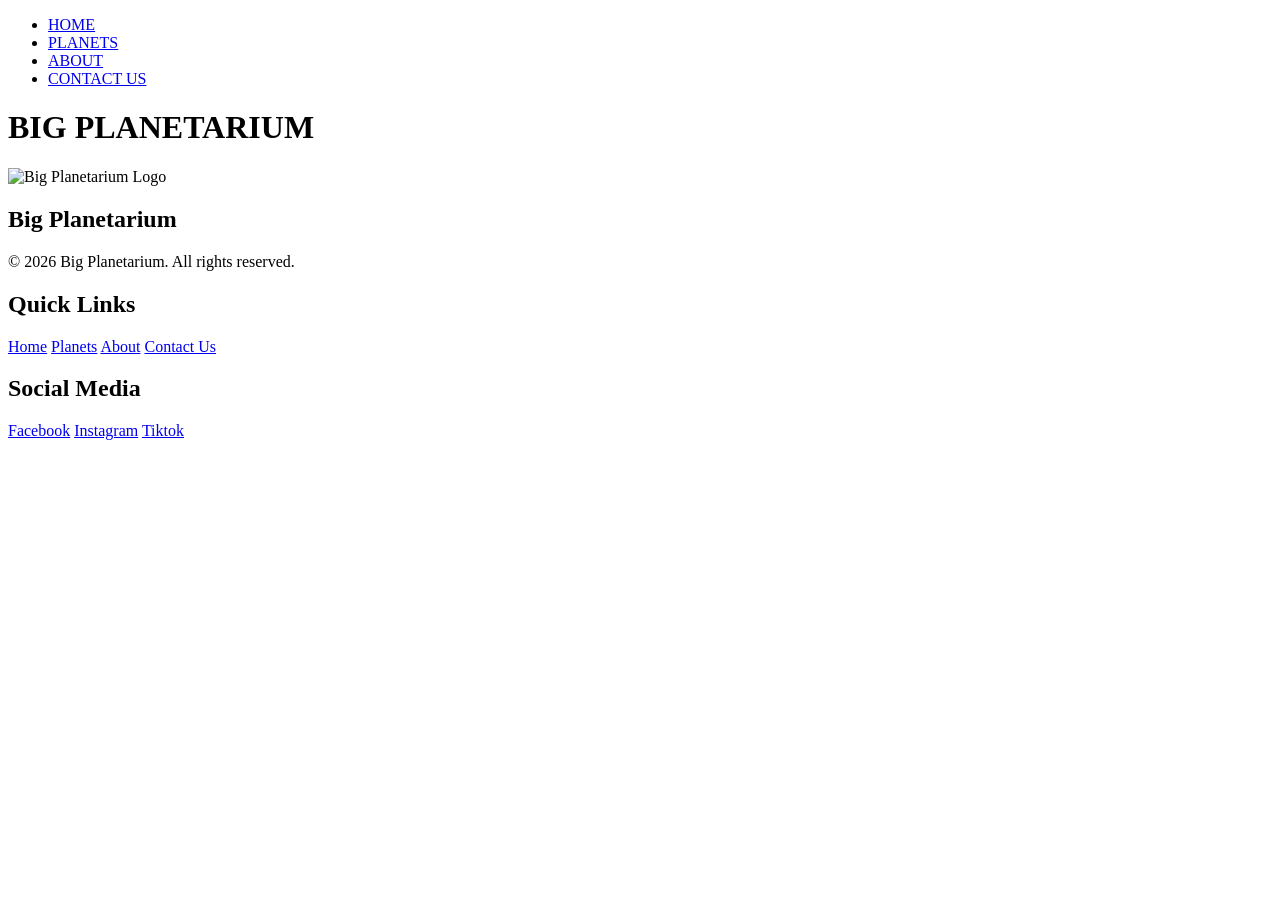
==== pages/mercury.html @ 8b6c9716 "Second Draft" ====
<!DOCTYPE html>
<html lang="en">
<head>
    <meta charset="UTF-8">
    <meta name="viewport" content="width=device-width, initial-scale=1.0">
    <title>Earth</title>
    <link rel="stylesheet" href="../stylesheets/earth_page.css">
</head>
<body>
    <!-- Custom Cursor -->
    <div class="cursor" id="cursor"></div>
    <div class="trail" id="trail"></div>
    
    <!-- Navigation Bar -->
    <nav class="navbar">
        <ul class="nav-links">
            <li><a href="index.html">HOME</a></li>
            <li><a href="pages/planets.html">PLANETS</a></li>
            <li><a href="pages/about.html">ABOUT</a></li>
            <li><a href="pages/contact.html">CONTACT US</a></li>
        </ul>
    </nav>

    <!-- Header -->
    <header>
        <h1>BIG PLANETARIUM</h1>
    </header>

    <!-- Main Content -->
    <main>

    </main>

    <!-- Footer -->
    <footer>
        <section class="footer-content">
            <div class="footer-brand">
                <img src="assets/logo.png" alt="Big Planetarium Logo" class="footer-logo">
                <div class="footer-text">
                    <h1>Big Planetarium</h1>
                    <p>&copy; 2026 Big Planetarium. All rights reserved.</p>
                </div>
            </div>
            <div class="footer-group"> 
                <div class="footer-links">
                    <h1>Quick Links</h1>
                    <a href="index.html">Home</a>
                    <a href="pages/planets.html">Planets</a>
                    <a href="pages/about.html">About</a>
                    <a href="pages/contact.html">Contact Us</a>
                </div>
                <div class="footer-links">
                    <h1>Social Media</h1>
                    <a href="index.html">Facebook</a>
                    <a href="index.html">Instagram</a>
                    <a href="index.html">Tiktok</a>
                </div>
            </div>
        </section>
    </footer>

    <script src="../scripts/earth_page.js"></script>
</body>
</html>
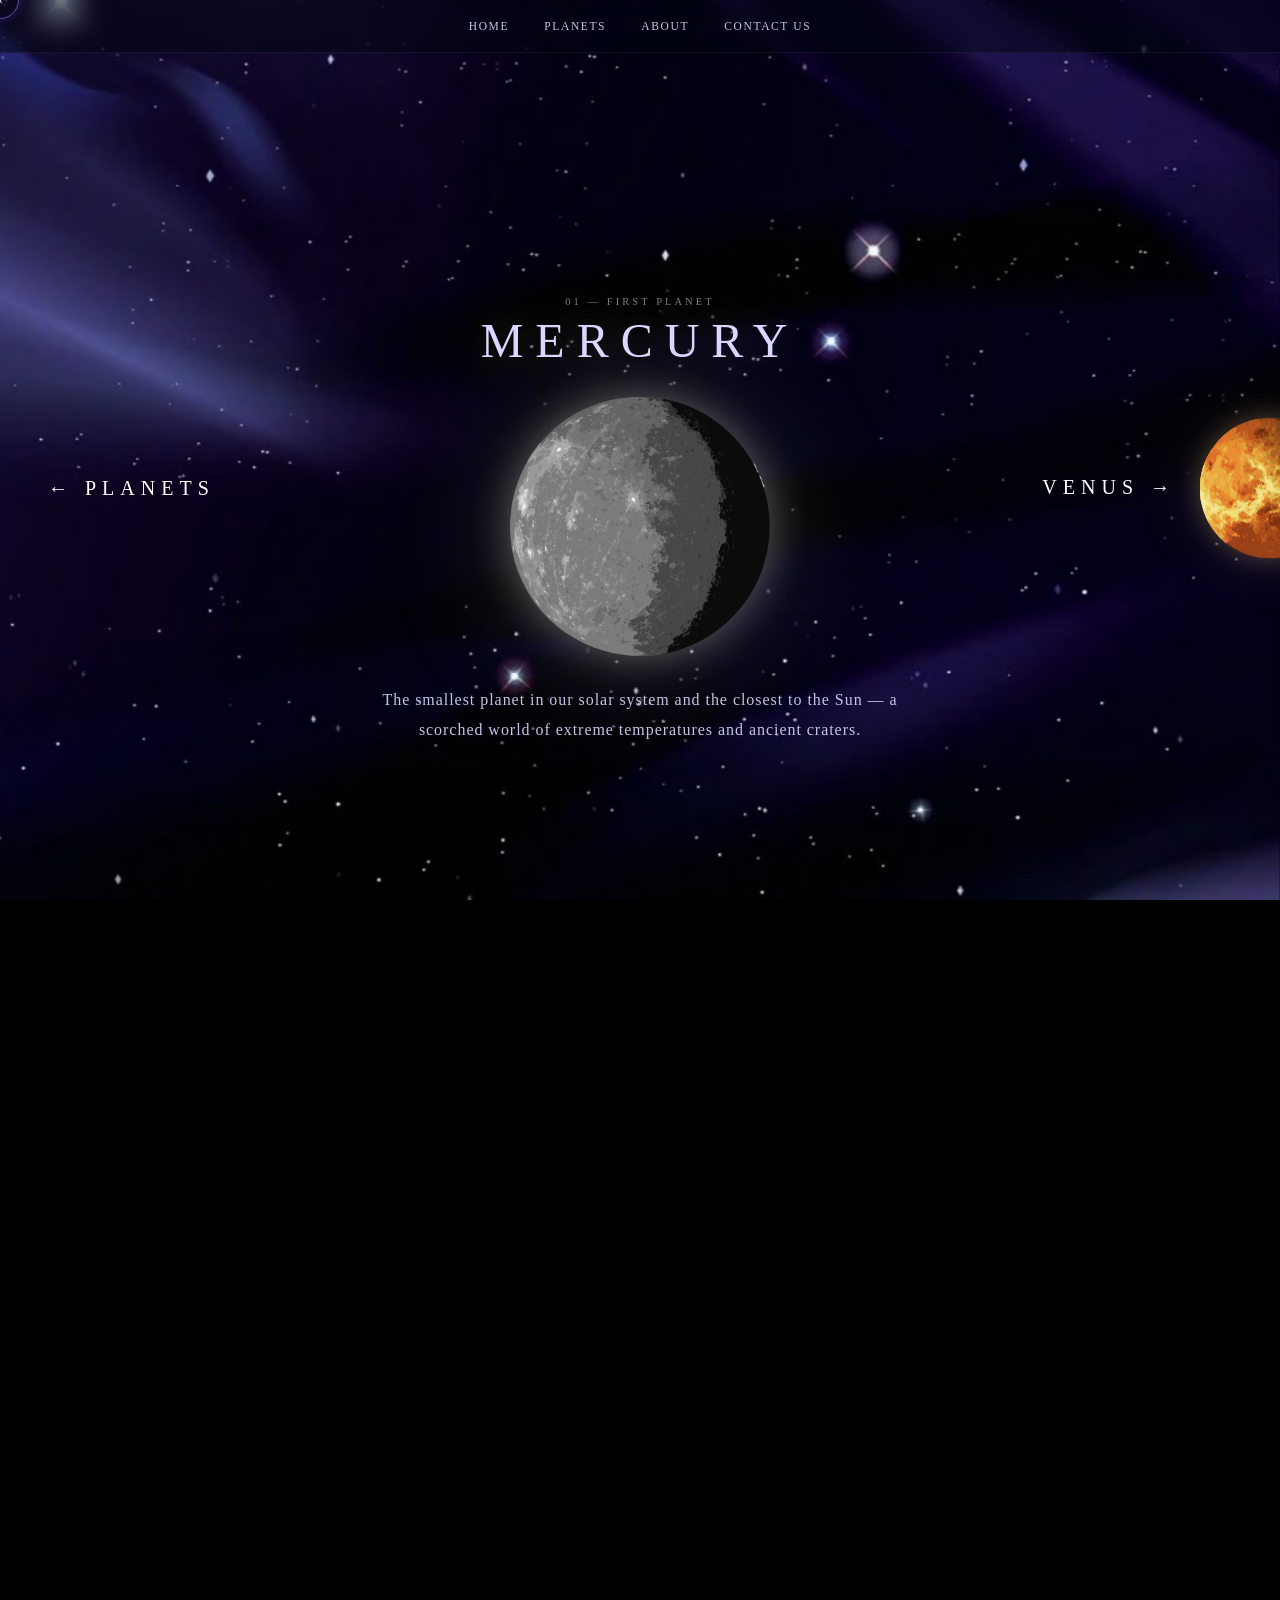
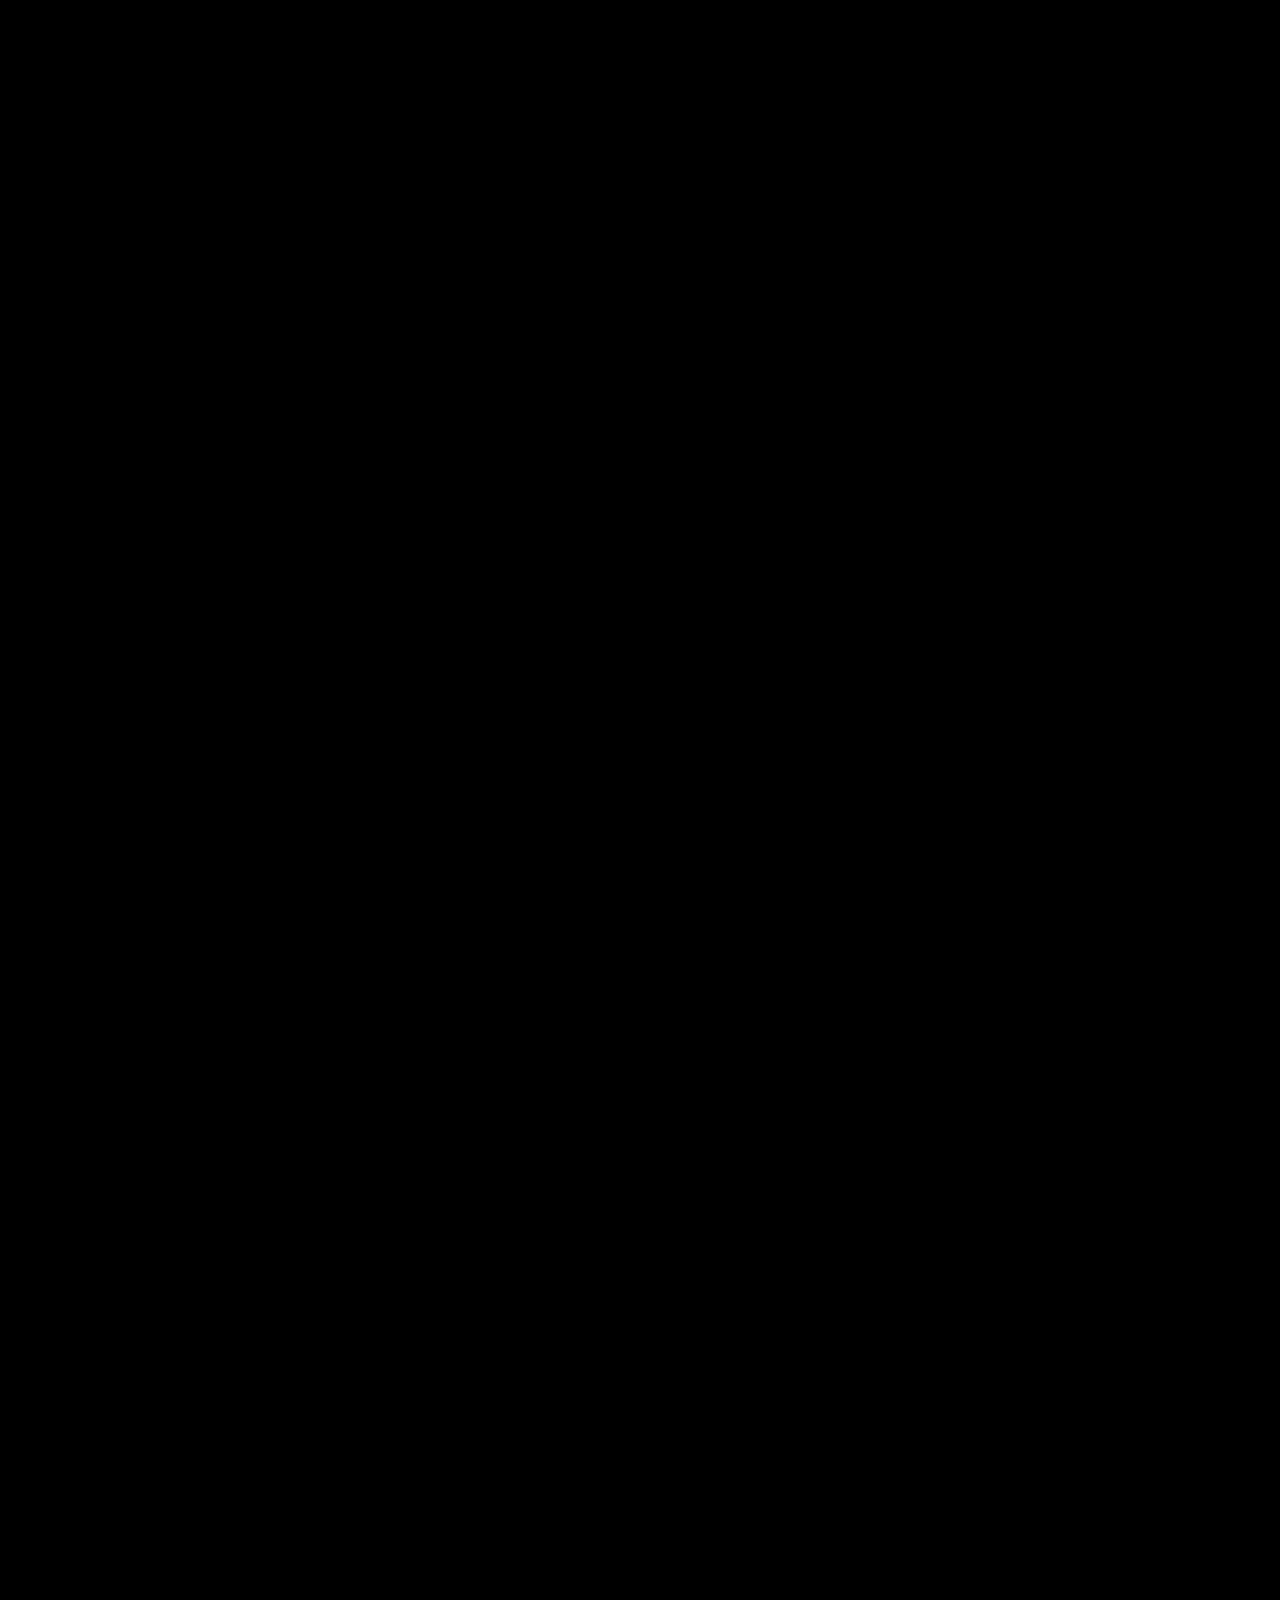
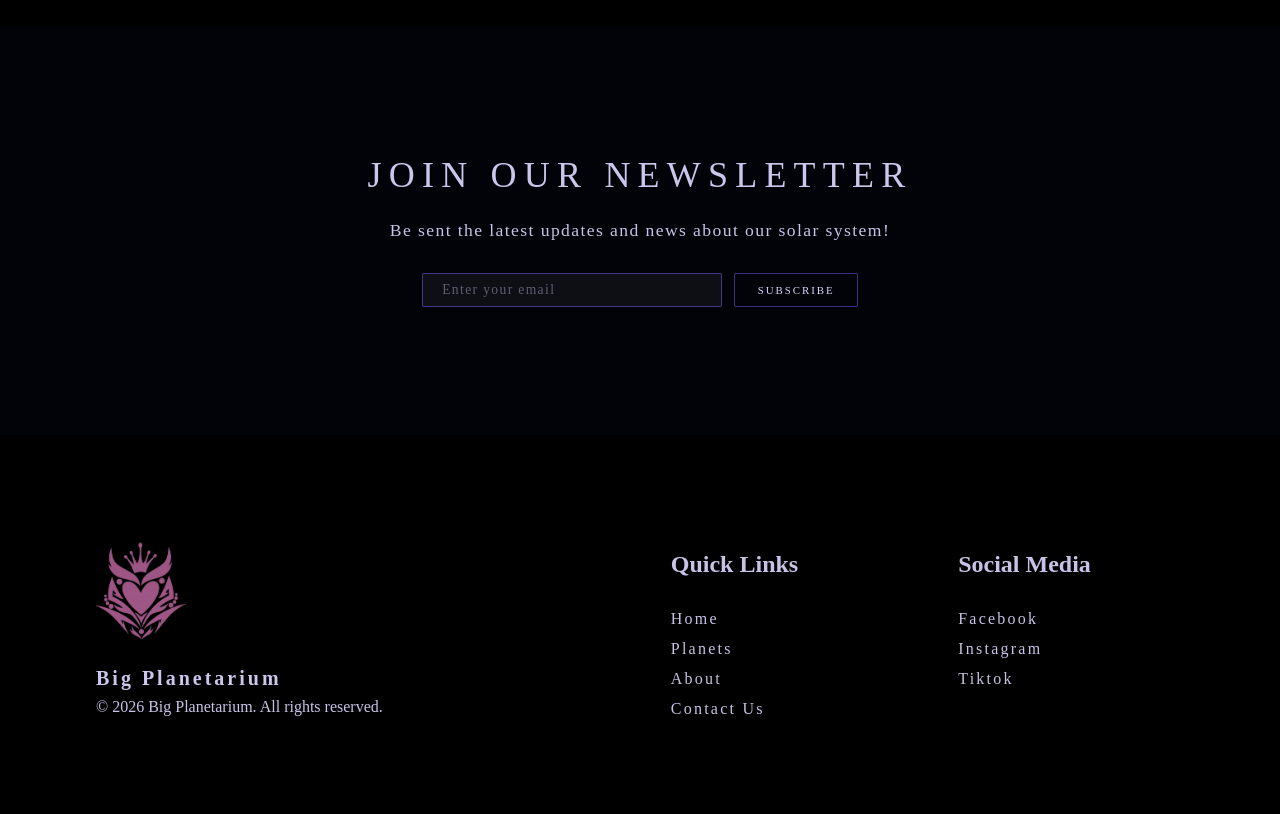
==== commit aebf8ebd: "Pre-Final Draft" ====
--- a/pages/mercury.html
+++ b/pages/mercury.html
@@ -3,10 +3,15 @@
 <head>
     <meta charset="UTF-8">
     <meta name="viewport" content="width=device-width, initial-scale=1.0">
-    <title>Earth</title>
-    <link rel="stylesheet" href="../stylesheets/earth_page.css">
+    <title>Mercury</title>
+    <link rel="stylesheet" href="../stylesheets/mercury.css">
 </head>
 <body>
+    <!-- Full-page Background -->
+    <img src="../assets/star_static.png" alt="" class="bg-fixed">
+
+    <div id="pageContent">
+
     <!-- Custom Cursor -->
     <div class="cursor" id="cursor"></div>
     <div class="trail" id="trail"></div>
@@ -14,28 +19,131 @@
     <!-- Navigation Bar -->
     <nav class="navbar">
         <ul class="nav-links">
-            <li><a href="index.html">HOME</a></li>
-            <li><a href="pages/planets.html">PLANETS</a></li>
-            <li><a href="pages/about.html">ABOUT</a></li>
-            <li><a href="pages/contact.html">CONTACT US</a></li>
+            <li><a href="../index.html">HOME</a></li>
+            <li><a href="../pages/planets.html">PLANETS</a></li>
+            <li><a href="../index.html">ABOUT</a></li>
+            <li><a href="../index.html">CONTACT US</a></li>
         </ul>
     </nav>
 
     <!-- Header -->
-    <header>
-        <h1>BIG PLANETARIUM</h1>
+    <header class="planet-slide-header">
+        <!-- Left: Back to Planets -->
+        <a href="../pages/planets.html" class="slide-prev" id="slidePrev">
+            <span class="slide-prev-name">← Planets</span>
+        </a>
+
+        <!-- Center: Mercury -->
+        <div class="slide-center" id="slideCenter">
+            <div class="slide-planet-text">
+                <span class="slide-label">01 — First Planet</span>
+                <h1 class="slide-title">Mercury</h1>
+            </div>
+            <img src="../assets/planets_imgs/mercury.svg" alt="Mercury" class="slide-planet-img" id="slidePlanet">
+            <p class="slide-desc">
+                The smallest planet in our solar system and the closest to the Sun — a scorched world of extreme temperatures and ancient craters.
+            </p>
+        </div>
+
+        <!-- Right: Venus peeking -->
+        <a href="venus.html" class="slide-next" id="slideNext">
+            <span class="slide-next-name">Venus →</span>
+            <img src="../assets/planets_imgs/venus.svg" alt="Venus" class="slide-next-img">
+        </a>
     </header>
 
-    <!-- Main Content -->
+    <!-- Black Scroll Section -->
     <main>
+        <div class="mercury-scroll-wrapper" id="mercuryScrollWrapper">
+            <div class="mercury-scroll-sticky" id="mercuryScrollSticky">
 
+                <!-- Title -->
+                <div class="mercury-scroll-title" id="mercuryScrollTitle">
+                    <h2 class="mercury-scroll-heading">Facts About Mercury</h2>
+                </div>
+
+                <!-- Facts Row -->
+                <div class="mercury-scroll-facts-row">
+
+                    <!-- Facts Left -->
+                    <div class="mercury-facts-left" id="mercuryFactsLeft">
+                        <div class="mercury-fact">
+                            <span class="mercury-fact-label">Distance from Sun</span>
+                            <span class="mercury-fact-value">57.9M km</span>
+                            <p class="mercury-fact-desc">
+                                Mercury orbits closer to the Sun than any other planet, completing a full orbit every 88 Earth days.
+                            </p>
+                        </div>
+                        <div class="mercury-fact">
+                            <span class="mercury-fact-label">Surface Temperature</span>
+                            <span class="mercury-fact-value">−180° to 430°C</span>
+                            <p class="mercury-fact-desc">
+                                Without an atmosphere to retain heat, temperatures swing more than 600 degrees between night and day.
+                            </p>
+                        </div>
+                        <div class="mercury-fact">
+                            <span class="mercury-fact-label">Moons</span>
+                            <span class="mercury-fact-value">0</span>
+                            <p class="mercury-fact-desc">
+                                Mercury has no moons — its weak gravity and proximity to the Sun make capturing satellites nearly impossible.
+                            </p>
+                        </div>
+                    </div>
+
+                    <!-- Planet -->
+                    <img src="../assets/planets_imgs/mercury.svg" alt="Mercury" class="mercury-scroll-planet" id="mercuryScrollPlanet">
+
+                    <!-- Facts Right -->
+                    <div class="mercury-facts-right" id="mercuryFactsRight">
+                        <div class="mercury-fact">
+                            <span class="mercury-fact-label">Diameter</span>
+                            <span class="mercury-fact-value">4,879 km</span>
+                            <p class="mercury-fact-desc">
+                                The smallest planet in the solar system — only slightly larger than Earth's Moon.
+                            </p>
+                        </div>
+                        <div class="mercury-fact">
+                            <span class="mercury-fact-label">Day Length</span>
+                            <span class="mercury-fact-value">59 Earth Days</span>
+                            <p class="mercury-fact-desc">
+                                A single day on Mercury lasts longer than its entire year, rotating extremely slowly on its axis.
+                            </p>
+                        </div>
+                        <div class="mercury-fact">
+                            <span class="mercury-fact-label">Gravity</span>
+                            <span class="mercury-fact-value">3.7 m/s²</span>
+                            <p class="mercury-fact-desc">
+                                Mercury's gravity is just 38% of Earth's — you would weigh less than half as much standing on its surface.
+                            </p>
+                        </div>
+                    </div>
+
+                </div><!-- end facts row -->
+            </div><!-- end sticky -->
+        </div><!-- end wrapper -->
     </main>
+
+    <!-- Newsletter Section -->
+    <section class="newsletter">
+        <!-- Looping Background-->
+        <video autoplay muted loop class="newsletter-bg-fixed">
+            <source src="../assets/starry_soup.mp4" type="video/mp4">
+        </video>
+
+        <!-- Newsletter Content -->
+        <h2>Join Our Newsletter</h2>
+        <p>Be sent the latest updates and news about our solar system!</p>
+        <form>
+            <input type="email" placeholder="Enter your email" required>
+            <button type="submit">Subscribe</button>
+        </form>
+    </section>
 
     <!-- Footer -->
     <footer>
         <section class="footer-content">
             <div class="footer-brand">
-                <img src="assets/logo.png" alt="Big Planetarium Logo" class="footer-logo">
+                <img src="../assets/logo.png" alt="Big Planetarium Logo" class="footer-logo">
                 <div class="footer-text">
                     <h1>Big Planetarium</h1>
                     <p>&copy; 2026 Big Planetarium. All rights reserved.</p>
@@ -44,21 +152,22 @@
             <div class="footer-group"> 
                 <div class="footer-links">
                     <h1>Quick Links</h1>
-                    <a href="index.html">Home</a>
-                    <a href="pages/planets.html">Planets</a>
-                    <a href="pages/about.html">About</a>
-                    <a href="pages/contact.html">Contact Us</a>
+                    <a href="../index.html">Home</a>
+                    <a href="../pages/planets.html">Planets</a>
+                    <a href="../pages/about.html">About</a>
+                    <a href="../pages/contact.html">Contact Us</a>
                 </div>
                 <div class="footer-links">
                     <h1>Social Media</h1>
-                    <a href="index.html">Facebook</a>
-                    <a href="index.html">Instagram</a>
-                    <a href="index.html">Tiktok</a>
+                    <a href="../index.html">Facebook</a>
+                    <a href="../index.html">Instagram</a>
+                    <a href="../index.html">Tiktok</a>
                 </div>
             </div>
         </section>
     </footer>
 
-    <script src="../scripts/earth_page.js"></script>
+    <script src="../scripts/mercury.js"></script>
+    </div>
 </body>
 </html>
--- a/stylesheets/mercury.css
+++ b/stylesheets/mercury.css
@@ -0,0 +1,599 @@
+* {
+  cursor: none !important;
+}
+
+body {
+  font-family: Georgia, serif;
+  background: black;
+  color: #c8c3e6;
+  overflow-x: hidden;
+  margin: 0;
+  padding: 0;
+}
+
+/* Custom Cursor */
+
+.cursor, .trail {
+  position: fixed;
+  border-radius: 50%;
+  pointer-events: none;
+  transform: translate(-50%, -50%);
+  z-index: 9999;
+}
+
+.cursor {
+  width: 20px;
+  height: 20px;
+  background-image: url("../assets/star_cursor.png");
+  background-size: contain;
+  background-repeat: no-repeat;
+  background-position: center;
+}
+
+.trail {
+  width: 36px;
+  height: 36px;
+  border: 1.5px solid #b48cff80;
+  box-shadow: 0 0 8px #8c50ff4d;
+}
+
+/* Full-page Fixed Background */
+
+.bg-fixed {
+  position: fixed;
+  inset: 0;
+  width: 100%;
+  height: 100%;
+  object-fit: cover;
+  z-index: -1;
+}
+
+/* Navigation Bar */
+
+.navbar {
+  position: fixed;
+  top: 0;
+  left: 0;
+  right: 0;
+  z-index: 100; /* sits above sticky black div, below planet (9999) */
+  display: flex;
+  align-items: center;
+  justify-content: center;
+  height: 52px;
+  padding: 0 2rem;
+  background: #02051073;
+  backdrop-filter: blur(10px);
+  border-bottom: 1px solid #ffffff0d;
+}
+
+.nav-links {
+  display: flex;
+  list-style: none;
+  margin: 0;
+  padding: 0;
+}
+
+.nav-links a {
+  display: block;
+  padding: 0.35rem 1.1rem;
+  font-size: 0.72rem;
+  letter-spacing: 0.14em;
+  color: #c8c3e6;
+  text-decoration: none;
+  border-radius: 4px;
+  transition: color 0.2s, background 0.2s;
+}
+
+.nav-links a:hover {
+  color: #fff;
+  background: #ffffff1a;
+}
+
+/* Mercury Header */
+
+.planet-slide-header {
+  position: relative;
+  display: flex;
+  align-items: center;
+  justify-content: center;
+  min-height: 80vh;
+  padding: 10rem 4rem 6rem;
+  text-align: center;
+  overflow: hidden;
+}
+
+/* Center content */
+
+.slide-center {
+  position: relative;
+  z-index: 2;
+  display: flex;
+  flex-direction: column;
+  align-items: center;
+  gap: 1.8rem;
+}
+
+/* Name block — above planet */
+
+.slide-planet-text {
+  display: flex;
+  flex-direction: column;
+  align-items: center;
+  gap: 0.4rem;
+}
+
+.slide-label {
+  font-size: 0.65rem;
+  letter-spacing: 0.3em;
+  text-transform: uppercase;
+  color: #c8c2b6aa;
+}
+
+.slide-title {
+  font-size: clamp(2rem, 6vw, 3rem);
+  font-weight: 300;
+  letter-spacing: 0.25em;
+  text-transform: uppercase;
+  color: #dcd7ff;
+  margin: 0;
+  text-shadow: 0 0 40px #c8c2b655;
+}
+
+/* Mercury planet image */
+
+.slide-planet-img {
+  width: 260px;
+  height: auto;
+  filter: drop-shadow(0 0 20px #c8c2b666) drop-shadow(0 0 60px #c8c2b633);
+  animation: mercury-entrance 1.1s cubic-bezier(0.34, 1.56, 0.64, 1) forwards;
+  pointer-events: none;
+  will-change: transform, filter;
+}
+
+@keyframes mercury-entrance {
+  0%   { transform: scale(0.6);  opacity: 0; }
+  60%  { transform: scale(1.35); opacity: 1; }
+  100% { transform: scale(1);    opacity: 1; }
+}
+
+.slide-planet-img.enlarged {
+  width: 420px;
+}
+
+@keyframes mercury-center-float {
+  0%, 100% { transform: translateY(0); }
+  50%       { transform: translateY(-14px); }
+}
+
+@keyframes mercury-center-glow {
+  0%, 100% { filter: drop-shadow(0 0 20px #c8c2b666) drop-shadow(0 0 40px #c8c2b633); }
+  50%       { filter: drop-shadow(0 0 40px #c8c2b699) drop-shadow(0 0 60px #c8c2b64d); }
+}
+
+/* Description */
+
+.slide-desc {
+  font-size: 1rem;
+  line-height: 1.85;
+  letter-spacing: 0.06em;
+  color: #c8c3e6;
+  margin: 0;
+  max-width: 520px;
+}
+
+/* Prev — absolute inside header, matching mercury-link positioning on planets.html */
+
+.slide-prev {
+  position: absolute;
+  left: 3rem;
+  top: 50%;
+  transform: translateY(-50%);
+  display: flex;
+  align-items: center;
+  text-decoration: none;
+  z-index: 2;
+}
+
+.slide-prev-name {
+  font-size: 1.25rem;
+  font-weight: 300;
+  letter-spacing: 0.3em;
+  text-transform: uppercase;
+  color: white;
+  position: relative;
+  transition: color 0.4s ease, letter-spacing 0.4s ease;
+}
+
+.slide-prev-name::after {
+  content: "";
+  position: absolute;
+  bottom: -4px;
+  left: 0;
+  width: 0;
+  height: 1px;
+  background: linear-gradient(90deg, #c8c3e6, transparent);
+  transition: width 0.4s ease;
+}
+
+.slide-prev:hover .slide-prev-name { color: #fff; letter-spacing: 0.4em; }
+.slide-prev:hover .slide-prev-name::after { width: 100%; }
+
+/* Next — Venus, absolute inside header, matching mercury-link positioning on planets.html */
+
+.slide-next {
+  position: absolute;
+  right: -60px;
+  top: 50%;
+  transform: translateY(-50%);
+  display: flex;
+  flex-direction: row;
+  align-items: center;
+  gap: 1.5rem;
+  text-decoration: none;
+  z-index: 2;
+  cursor: none;
+}
+
+.slide-next-name {
+  font-size: 1.25rem;
+  font-weight: 300;
+  letter-spacing: 0.3em;
+  text-transform: uppercase;
+  color: white;
+  position: relative;
+  white-space: nowrap;
+  text-align: right;
+  transition: color 0.4s ease, letter-spacing 0.4s ease;
+}
+
+.slide-next-name::after {
+  content: "";
+  position: absolute;
+  bottom: -4px;
+  right: 0;
+  width: 0;
+  height: 1px;
+  background: linear-gradient(270deg, #f0c878, transparent);
+  transition: width 0.4s ease;
+}
+
+.slide-next:hover .slide-next-name { color: #fff; letter-spacing: 0.4em; }
+.slide-next:hover .slide-next-name::after { width: 100%; }
+
+.slide-next-img {
+  width: 140px;
+  height: auto;
+  flex-shrink: 0;
+  filter: drop-shadow(0 0 12px #f0c87844) drop-shadow(0 0 30px #f0c87822);
+  animation: venus-float 9s ease-in-out infinite, venus-glow 5s ease-in-out infinite;
+  pointer-events: none;
+  will-change: transform, filter;
+  transition: filter 0.4s ease;
+}
+
+.slide-next:hover .slide-next-img {
+  filter: drop-shadow(0 0 24px #f0c87888) drop-shadow(0 0 50px #f0c87844);
+}
+
+@keyframes venus-float {
+  0%, 100% { transform: translateX(0) translateY(0); }
+  50%       { transform: translateX(6px) translateY(-10px); }
+}
+
+@keyframes venus-glow {
+  0%, 100% { filter: drop-shadow(0 0 20px #f0c87866) drop-shadow(0 0 40px #f0c87833); }
+  50%       { filter: drop-shadow(0 0 40px #f0c87899) drop-shadow(0 0 60px #f0c8784d); }
+}
+
+/* Black Scroll Section */
+
+.mercury-scroll-wrapper {
+  position: relative;
+  height: 250vh;
+}
+
+.mercury-scroll-sticky {
+  position: sticky;
+  top: 0;
+  height: 100vh;
+  background: #000;
+  display: flex;
+  flex-direction: column;
+  align-items: center;
+  justify-content: center;
+  gap: 3rem;
+  padding: 0 5rem;
+  overflow: hidden;
+}
+
+.mercury-scroll-title {
+  display: flex;
+  flex-direction: column;
+  align-items: center;
+  gap: 0.5rem;
+  opacity: 0;
+  transform: translateY(-16px);
+  transition: opacity 0.7s ease 0.1s, transform 0.7s cubic-bezier(0.34, 1.2, 0.64, 1) 0.1s;
+}
+
+.mercury-scroll-title.visible {
+  opacity: 1;
+  transform: translateY(0);
+}
+
+.mercury-scroll-heading {
+  font-size: clamp(1.5rem, 3vw, 2.25rem);
+  font-weight: 300;
+  letter-spacing: 0.2em;
+  text-transform: uppercase;
+  color: #dcd7ffeb;
+  margin: 0;
+  text-shadow: 0 0 40px #c8c2b633;
+}
+
+.mercury-scroll-facts-row {
+  display: grid;
+  grid-template-columns: 1fr auto 1fr;
+  align-items: center;
+  gap: 4rem;
+  width: 100%;
+}
+
+.mercury-scroll-planet {
+  width: 340px;
+  height: auto;
+  opacity: 0;
+  transform: scale(0.6);
+  filter: drop-shadow(0 0 40px #c8c2b666) drop-shadow(0 0 80px #c8c2b633);
+  transition: opacity 0.7s ease, transform 0.7s cubic-bezier(0.34, 1.56, 0.64, 1);
+  pointer-events: none;
+  animation: mercury-center-glow 4s ease-in-out infinite;
+}
+
+.mercury-scroll-planet.visible {
+  opacity: 1;
+  transform: scale(1);
+}
+
+.mercury-facts-left {
+  display: flex;
+  flex-direction: column;
+  gap: 2.5rem;
+  align-items: flex-end;
+  text-align: right;
+  opacity: 0;
+  transform: translateX(-30px);
+  transition: opacity 0.8s ease 0.3s, transform 0.8s cubic-bezier(0.34, 1.2, 0.64, 1) 0.3s;
+}
+
+.mercury-facts-right {
+  display: flex;
+  flex-direction: column;
+  gap: 2.5rem;
+  align-items: flex-start;
+  text-align: left;
+  opacity: 0;
+  transform: translateX(30px);
+  transition: opacity 0.8s ease 0.3s, transform 0.8s cubic-bezier(0.34, 1.2, 0.64, 1) 0.3s;
+}
+
+.mercury-facts-left.visible,
+.mercury-facts-right.visible {
+  opacity: 1;
+  transform: translateX(0);
+}
+
+.mercury-fact {
+  display: flex;
+  flex-direction: column;
+  gap: 0.3rem;
+  max-width: 260px;
+}
+
+.mercury-fact-label {
+  font-size: 0.62rem;
+  letter-spacing: 0.3em;
+  text-transform: uppercase;
+  color: #7c5cfc;
+}
+
+.mercury-fact-value {
+  font-size: 1.35rem;
+  font-weight: 300;
+  letter-spacing: 0.12em;
+  color: #dcd7ff;
+}
+
+.mercury-fact-desc {
+  font-size: 0.82rem;
+  line-height: 1.75;
+  letter-spacing: 0.05em;
+  color: #c8c3e6aa;
+  margin: 0;
+}
+
+/* Newsletter Section */
+
+.newsletter {
+  position: relative;
+  overflow: hidden;
+  padding: 8rem 4rem;
+  display: flex;
+  flex-direction: column;
+  align-items: center;
+  justify-content: center;
+  text-align: center;
+  gap: 1.5rem;
+}
+
+.newsletter-bg-fixed {
+  position: absolute;
+  inset: 0;
+  width: 100%;
+  height: 100%;
+  object-fit: cover;
+  z-index: 0;
+}
+
+.newsletter::before {
+  content: "";
+  position: absolute;
+  inset: 0;
+  background: #02051099;
+  z-index: 1;
+  pointer-events: none;
+}
+
+
+.newsletter h2, .newsletter p, .newsletter form {
+  position: relative;
+  z-index: 2;
+}
+
+.newsletter h2 {
+  font-size: clamp(1.5rem, 3vw, 2.25rem);
+  font-weight: 300;
+  letter-spacing: 0.2em;
+  text-transform: uppercase;
+  color: #dcd7ffeb;
+  margin: 0;
+}
+
+.newsletter p {
+  font-size: 1.1rem;
+  letter-spacing: 0.08em;
+  margin: 0;
+}
+
+.newsletter form {
+  display: flex;
+  gap: 0.75rem;
+  margin-top: 0.5rem;
+}
+
+.newsletter input[type="email"] {
+  background: #ffffff0d;
+  border: 1px solid #7c5cfc80;
+  border-radius: 2px;
+  color: #dcd7ff;
+  font-family: Georgia, serif;
+  font-size: 0.85rem;
+  letter-spacing: 0.1em;
+  padding: 0.5rem 1.2rem;
+  outline: none;
+  transition: border-color 0.3s ease;
+  width: 260px;
+}
+
+.newsletter input[type="email"]::placeholder {
+  color: #c8c3e670;
+}
+
+.newsletter input[type="email"]:focus {
+  border-color: #b48cff;
+}
+
+.newsletter button[type="submit"] {
+  font-family: Georgia, serif;
+  font-size: 0.68rem;
+  letter-spacing: 0.18em;
+  text-transform: uppercase;
+  color: #dcd7ff;
+  background: transparent;
+  border: 1px solid #7c5cfc80;
+  border-radius: 2px;
+  padding: 0.5rem 1.4rem;
+  cursor: none;
+  transition: color 0.3s ease, border-color 0.3s ease, background 0.3s ease;
+}
+
+.newsletter button[type="submit"]:hover {
+  color: #fff;
+  border-color: #b48cff;
+  background: #6c3fff22;
+}
+
+/* Footer */
+
+footer {
+  position: relative;
+  z-index: 1;
+  background: black;
+  padding: 6rem 6rem;
+}
+
+.footer-content {
+  box-sizing: border-box;
+  display: flex;
+  align-items: flex-start;
+  gap: 18rem;
+}
+
+.footer-group {
+  display: flex;
+  gap: 10rem;
+}
+
+.footer-brand {
+  display: flex;
+  flex-direction: column;
+}
+
+.footer-logo {
+  width: 90px;
+  height: auto;
+  margin-bottom: 1rem;
+}
+
+.footer-text h1 {
+  font-size: 1.25rem;
+  font-weight: 500px;
+  letter-spacing: 0.15em;
+  color: #dcd7ffeb;
+  margin: 0 0 0.5rem 0;
+}
+
+.footer-text p {
+  margin: 0;
+}
+
+.footer-links {
+  display: flex;
+  flex-direction: column;
+  gap: 0.75rem;
+  list-style: none;
+  margin: 0;
+  padding: 0;
+}
+
+.footer-links h1 {
+  font-size: 1.5rem;
+}
+
+.footer-links a {
+  letter-spacing: 0.14em;
+  color: #c8c3e6;
+  text-decoration: none;
+  transition: color 0.2s;
+}
+
+.footer-links a:hover {
+  color: #fff;
+}
+
+/* Float Animation */
+
+.slide-planet-img.floating {
+  animation: mercury-center-float 8s ease-in-out infinite, mercury-center-glow 4s ease-in-out infinite;
+}
+
+
+@keyframes fade-out {
+  0%   { opacity: 1; }
+  100% { opacity: 0; }
+}
+
+body.fade-out {
+  animation: fade-out 0.4s ease forwards;
+  overflow: hidden;
+}
